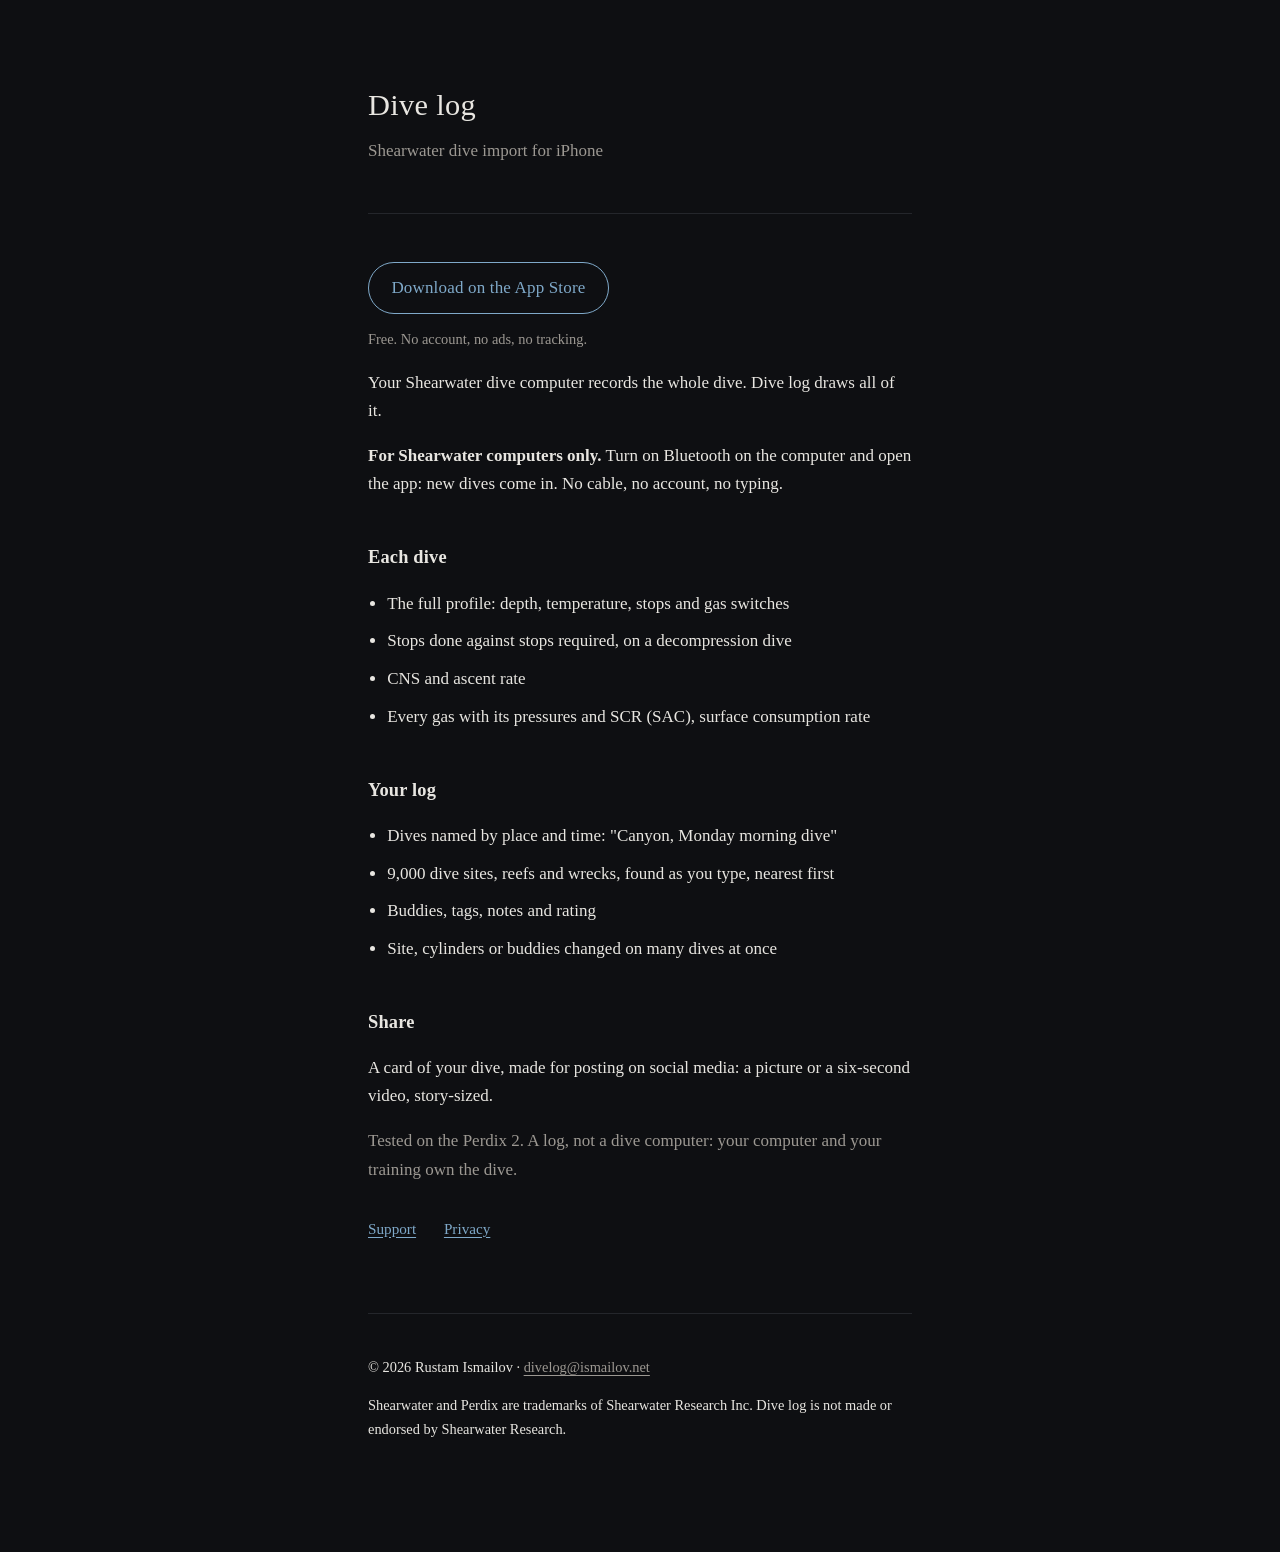
==== index.html @ 3efba401 "Publish Dive log site from e3db317 Source of truth is divelog-site/ in the sharewater_dive_log repos" ====
<!DOCTYPE html>
<html lang="en">
<head>
<meta charset="utf-8">
<meta name="viewport" content="width=device-width, initial-scale=1">
<title>Dive log — Shearwater dive import for iPhone</title>
<meta name="description" content="Every dive from your Shearwater, drawn in full: depth, temperature, stops, gas switches and time to surface. Free dive log for iPhone, Shearwater computers only.">
<link rel="canonical" href="https://ligrimp-lang.github.io/divelog-site/">
<meta name="apple-itunes-app" content="app-id=6822452235">

<meta property="og:type" content="website">
<meta property="og:title" content="Dive log — Shearwater dive import for iPhone">
<meta property="og:description" content="Every dive from your Shearwater, drawn in full. Free, private, no account.">
<meta property="og:url" content="https://ligrimp-lang.github.io/divelog-site/">
<meta property="og:site_name" content="Dive log">
<meta name="twitter:card" content="summary">

<link rel="stylesheet" href="style.css">
<script type="application/ld+json">
{
  "@context": "https://schema.org",
  "@type": "SoftwareApplication",
  "name": "Dive log",
  "operatingSystem": "iOS",
  "applicationCategory": "SportsApplication",
  "url": "https://ligrimp-lang.github.io/divelog-site/",
  "description": "Imports dives from Shearwater dive computers over Bluetooth and draws them in full.",
  "offers": { "@type": "Offer", "price": "0", "priceCurrency": "USD" },
  "author": { "@type": "Person", "name": "Rustam Ismailov" }
}
</script>
</head>
<body>
<main>

<header>
  <h1>Dive log</h1>
  <p>Shearwater dive import for iPhone</p>
</header>

<p class="cta">
  <a href="https://apps.apple.com/app/id6822452235">Download on the App Store</a>
</p>
<p class="cta-note">Free. No account, no ads, no tracking.</p>

<p>Your Shearwater dive computer records the whole dive. Dive log draws all of it.</p>

<p><strong>For Shearwater computers only.</strong> Turn on Bluetooth on the computer and
open the app: new dives come in. No cable, no account, no typing.</p>

<h2>Each dive</h2>
<ul>
  <li>The full profile: depth, temperature, stops and gas switches</li>
  <li>Stops done against stops required, on a decompression dive</li>
  <li>CNS and ascent rate</li>
  <li>Every gas with its pressures and SCR (SAC), surface consumption rate</li>
</ul>

<h2>Your log</h2>
<ul>
  <li>Dives named by place and time: "Canyon, Monday morning dive"</li>
  <li>9,000 dive sites, reefs and wrecks, found as you type, nearest first</li>
  <li>Buddies, tags, notes and rating</li>
  <li>Site, cylinders or buddies changed on many dives at once</li>
</ul>

<h2>Share</h2>
<p>A card of your dive, made for posting on social media: a picture or a six-second video,
story-sized.</p>

<p class="dim">Tested on the Perdix 2. A log, not a dive computer: your computer and your
training own the dive.</p>

<nav>
  <a href="support.html">Support</a>
  <a href="privacy.html">Privacy</a>
</nav>

<footer>
  <p>&copy; 2026 Rustam Ismailov &middot; <a href="mailto:divelog@ismailov.net">divelog@ismailov.net</a></p>
  <p>Shearwater and Perdix are trademarks of Shearwater Research Inc. Dive log is not made or
  endorsed by Shearwater Research.</p>
</footer>

</main>
</body>
</html>
---- style.css ----
/* Four & Six — the smallest site that satisfies Apple and doesn't embarrass the app. */

:root {
  --ink: #e8e6e1;
  --ink-dim: #9c9892;
  --bg: #0e0f12;
  --rule: #24262b;
  --accent: #7fa9c9;
}

* { box-sizing: border-box; }

html {
  -webkit-text-size-adjust: 100%;
}

body {
  margin: 0;
  padding: 0 1.5rem 6rem;
  background: var(--bg);
  color: var(--ink);
  font: 400 17px/1.65 ui-serif, "Iowan Old Style", "Palatino Linotype", Palatino, Georgia, serif;
  -webkit-font-smoothing: antialiased;
}

main {
  max-width: 34rem;
  margin: 0 auto;
}

header {
  padding: 5rem 0 3rem;
  border-bottom: 1px solid var(--rule);
  margin-bottom: 3rem;
}

header p {
  color: var(--ink-dim);
  margin: 0.4rem 0 0;
}

h1 {
  font-size: 1.9rem;
  font-weight: 400;
  letter-spacing: 0.01em;
  margin: 0;
}

h2 {
  font-size: 1.15rem;
  font-weight: 600;
  margin: 2.75rem 0 0.75rem;
  letter-spacing: 0.01em;
}

p, li { color: var(--ink); }

a {
  color: var(--accent);
  text-decoration-thickness: 1px;
  text-underline-offset: 3px;
}

a:hover { color: var(--ink); }

ul { padding-left: 1.2rem; }
li { margin-bottom: 0.6rem; }

.dim { color: var(--ink-dim); }

.updated {
  color: var(--ink-dim);
  font-size: 0.9rem;
  font-style: italic;
}

/* The one thing on the page that is asking for something. Quiet, but unmissable. */
.cta {
  margin: 2.75rem 0 0;
}

.cta a {
  display: inline-block;
  padding: 0.7rem 1.4rem;
  border: 1px solid var(--accent);
  border-radius: 999px;
  color: var(--accent);
  text-decoration: none;
  letter-spacing: 0.01em;
}

.cta a:hover {
  background: var(--accent);
  color: var(--bg);
}

.cta-note {
  margin: 0.9rem 0 0;
  color: var(--ink-dim);
  font-size: 0.9rem;
}

nav {
  margin-top: 2rem;
  font-size: 0.95rem;
}

nav a { margin-right: 1.5rem; }

footer {
  margin-top: 4.5rem;
  padding-top: 1.75rem;
  border-top: 1px solid var(--rule);
  color: var(--ink-dim);
  font-size: 0.9rem;
}

footer a { color: var(--ink-dim); }

hr {
  border: 0;
  border-top: 1px solid var(--rule);
  margin: 3rem 0;
}

h3 {
  font-size: 1rem;
  font-weight: 600;
  margin: 2.25rem 0 0.6rem;
}
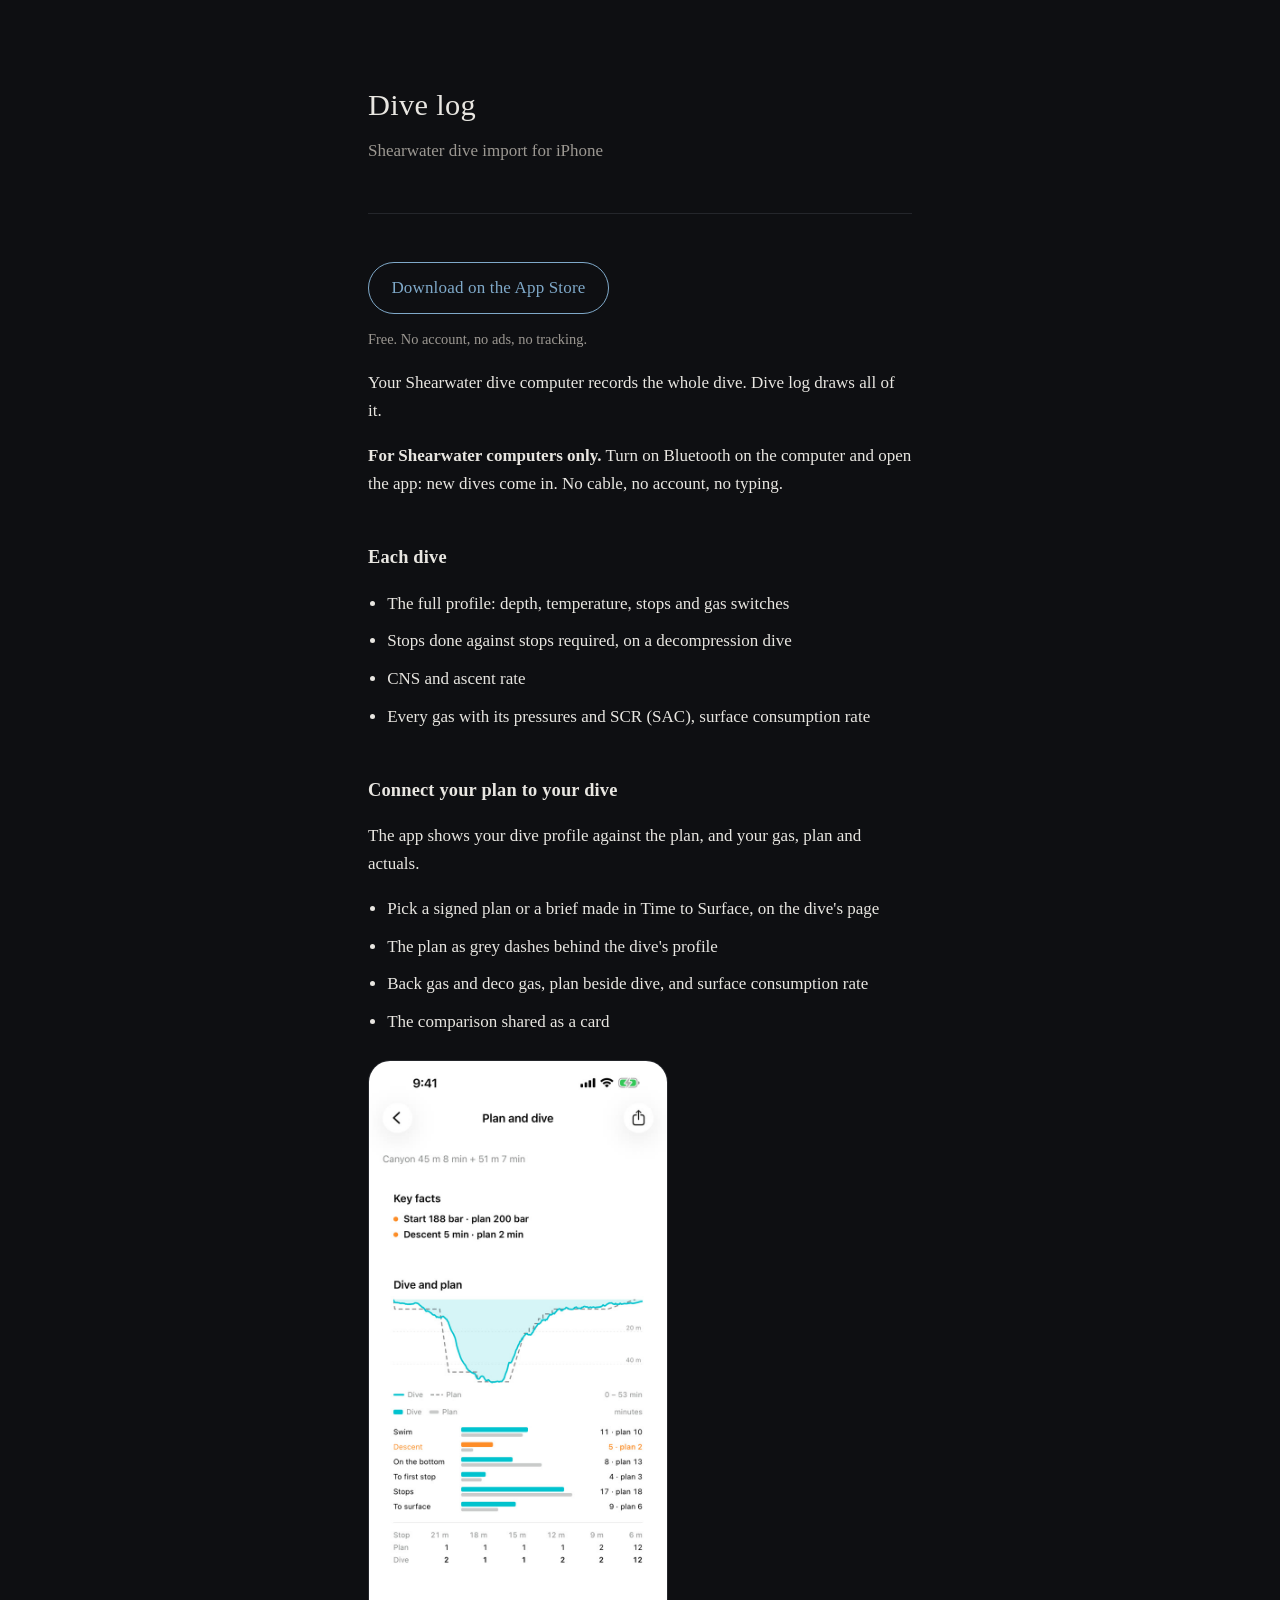
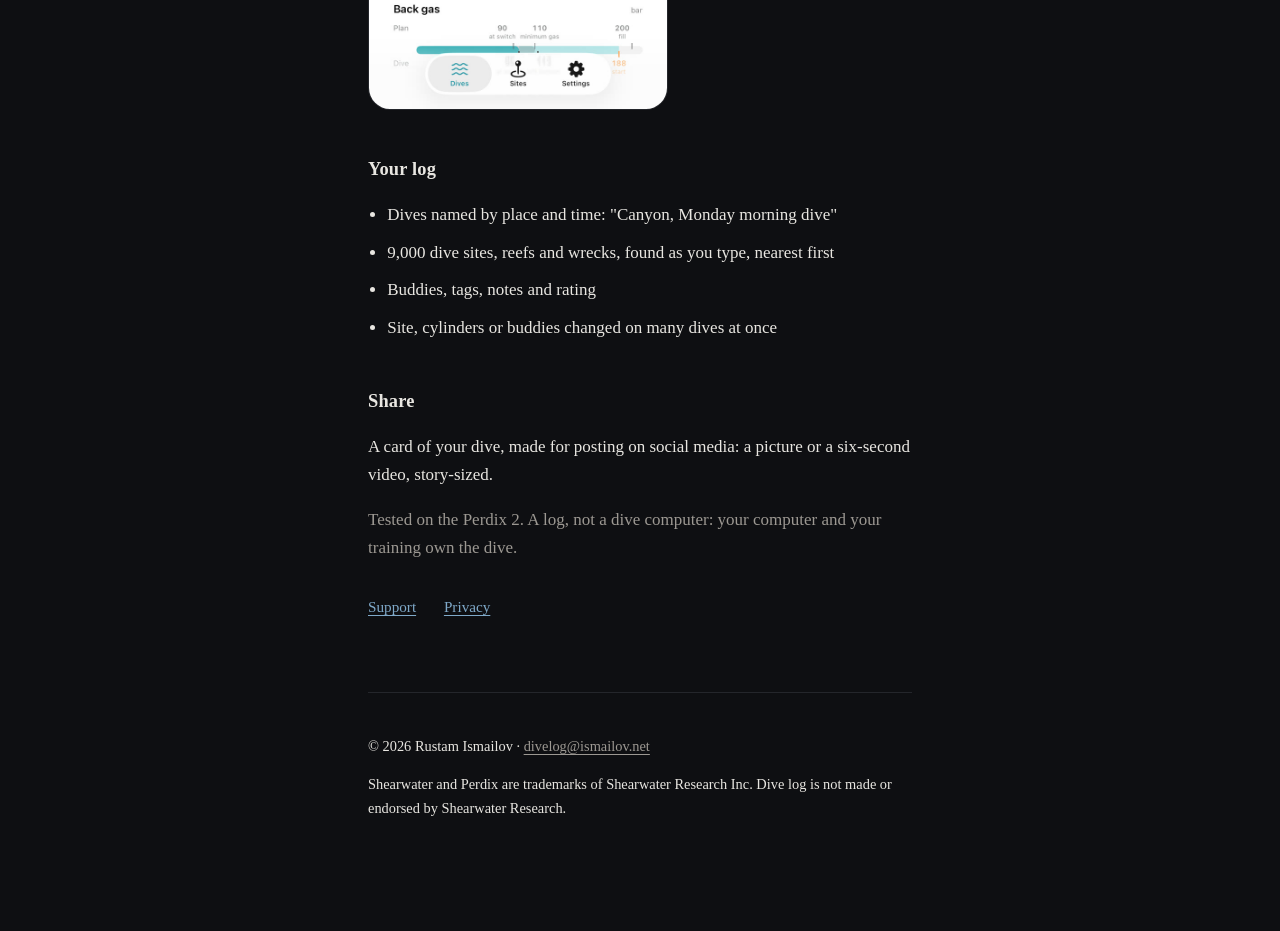
==== commit 9a6fb0e2: "Publish Dive log site from 2a666d7 Source of truth is divelog-site/ in the sharewater_dive_log repos" ====
--- a/index.html
+++ b/index.html
@@ -5,17 +5,17 @@
 <meta name="viewport" content="width=device-width, initial-scale=1">
 <title>Dive log — Shearwater dive import for iPhone</title>
 <meta name="description" content="Every dive from your Shearwater, drawn in full: depth, temperature, stops, gas switches and time to surface. Free dive log for iPhone, Shearwater computers only.">
-<link rel="canonical" href="https://ligrimp-lang.github.io/divelog-site/">
+<link rel="canonical" href="https://diver.today/divelog-site/">
 <meta name="apple-itunes-app" content="app-id=6822452235">
 
 <meta property="og:type" content="website">
 <meta property="og:title" content="Dive log — Shearwater dive import for iPhone">
 <meta property="og:description" content="Every dive from your Shearwater, drawn in full. Free, private, no account.">
-<meta property="og:url" content="https://ligrimp-lang.github.io/divelog-site/">
+<meta property="og:url" content="https://diver.today/divelog-site/">
 <meta property="og:site_name" content="Dive log">
 <meta name="twitter:card" content="summary">
 
-<link rel="stylesheet" href="style.css">
+<link rel="stylesheet" href="style.css?v=20261119">
 <script type="application/ld+json">
 {
   "@context": "https://schema.org",
@@ -23,7 +23,7 @@
   "name": "Dive log",
   "operatingSystem": "iOS",
   "applicationCategory": "SportsApplication",
-  "url": "https://ligrimp-lang.github.io/divelog-site/",
+  "url": "https://diver.today/divelog-site/",
   "description": "Imports dives from Shearwater dive computers over Bluetooth and draws them in full.",
   "offers": { "@type": "Offer", "price": "0", "priceCurrency": "USD" },
   "author": { "@type": "Person", "name": "Rustam Ismailov" }
@@ -56,6 +56,16 @@
   <li>Every gas with its pressures and SCR (SAC), surface consumption rate</li>
 </ul>
 
+<h2>Connect your plan to your dive</h2>
+<p>The app shows your dive profile against the plan, and your gas, plan and actuals.</p>
+<ul>
+  <li>Pick a signed plan or a brief made in Time to Surface, on the dive's page</li>
+  <li>The plan as grey dashes behind the dive's profile</li>
+  <li>Back gas and deco gas, plan beside dive, and surface consumption rate</li>
+  <li>The comparison shared as a card</li>
+</ul>
+<img class="shot" src="plan-and-dive.jpg" alt="Dive log: a dive's profile against the plan" width="660" height="1434" loading="lazy">
+
 <h2>Your log</h2>
 <ul>
   <li>Dives named by place and time: "Canyon, Monday morning dive"</li>
--- a/style.css
+++ b/style.css
@@ -128,3 +128,14 @@
   font-weight: 600;
   margin: 2.25rem 0 0.6rem;
 }
+
+/* A still of one screen. */
+.shot {
+  display: block;
+  width: 100%;
+  max-width: 300px;
+  height: auto;
+  margin: 1.5rem 0 0;
+  border: 1px solid var(--rule);
+  border-radius: 22px;
+}
